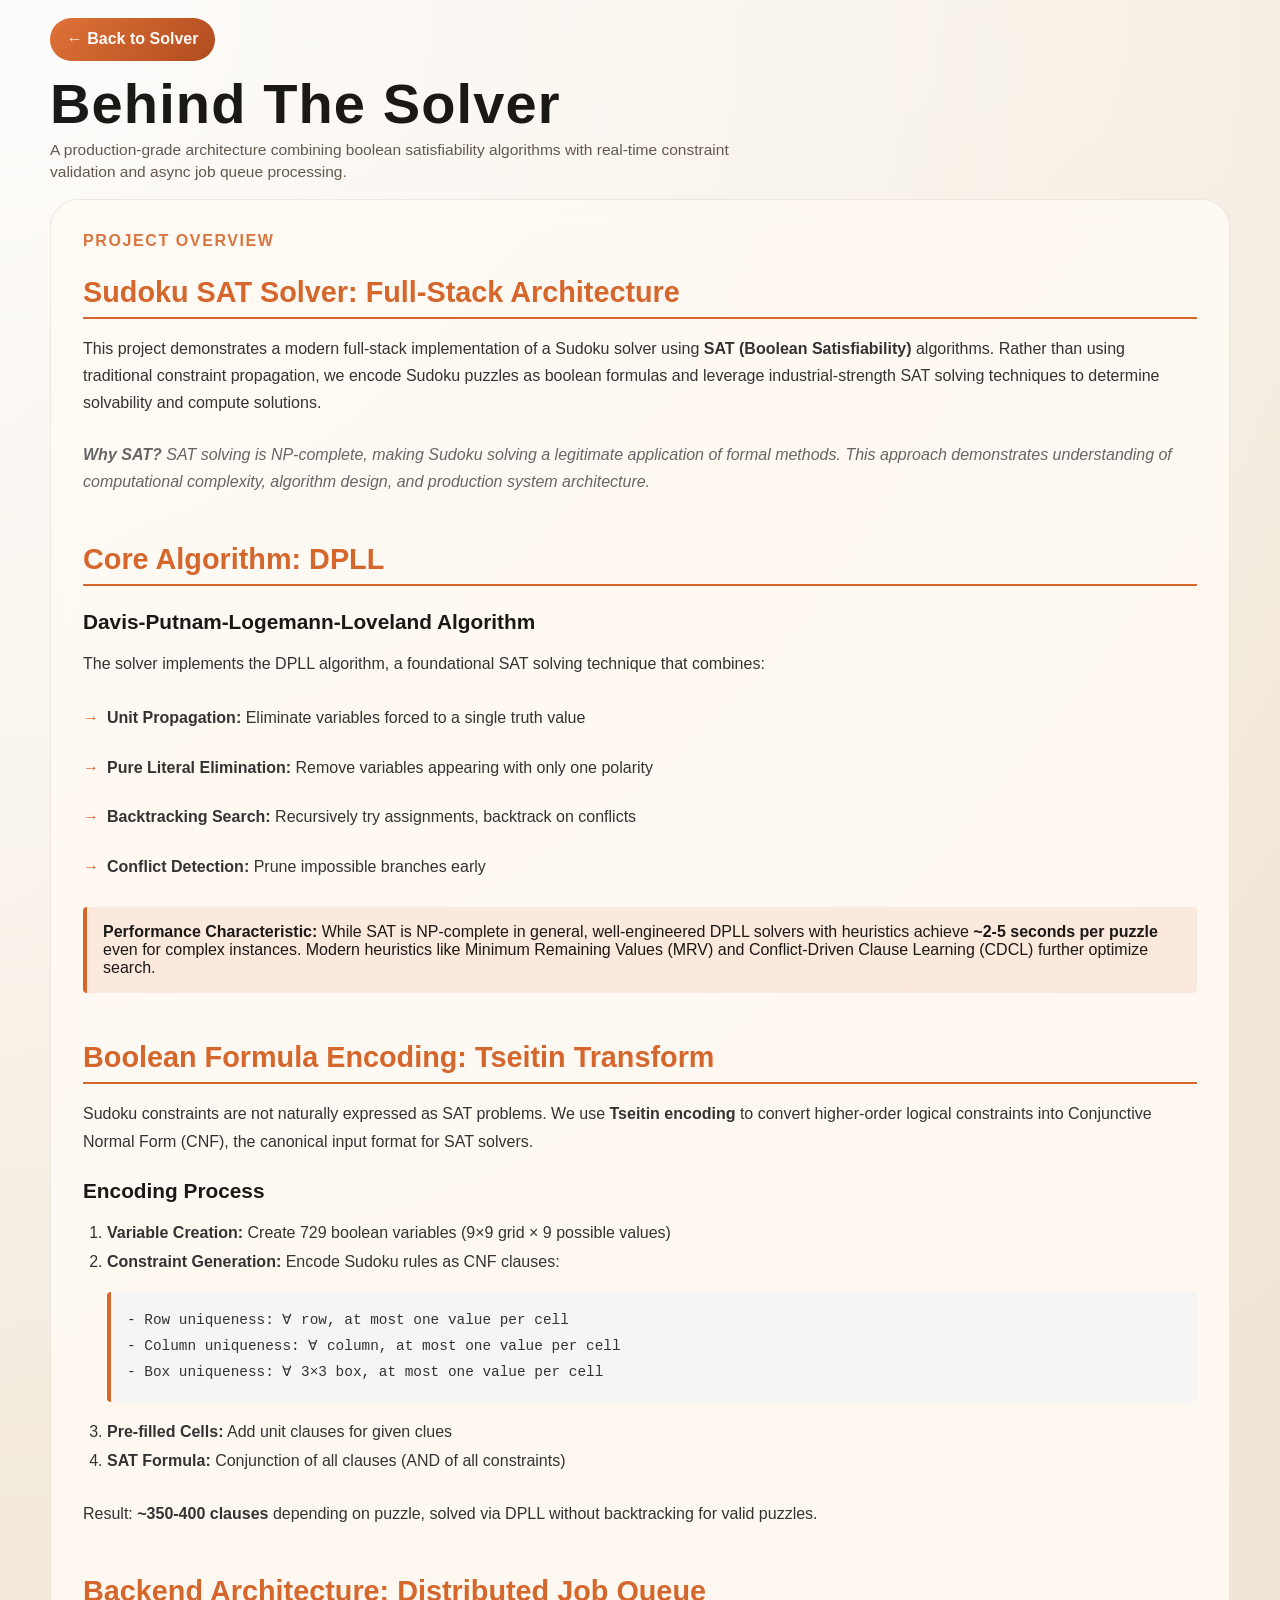
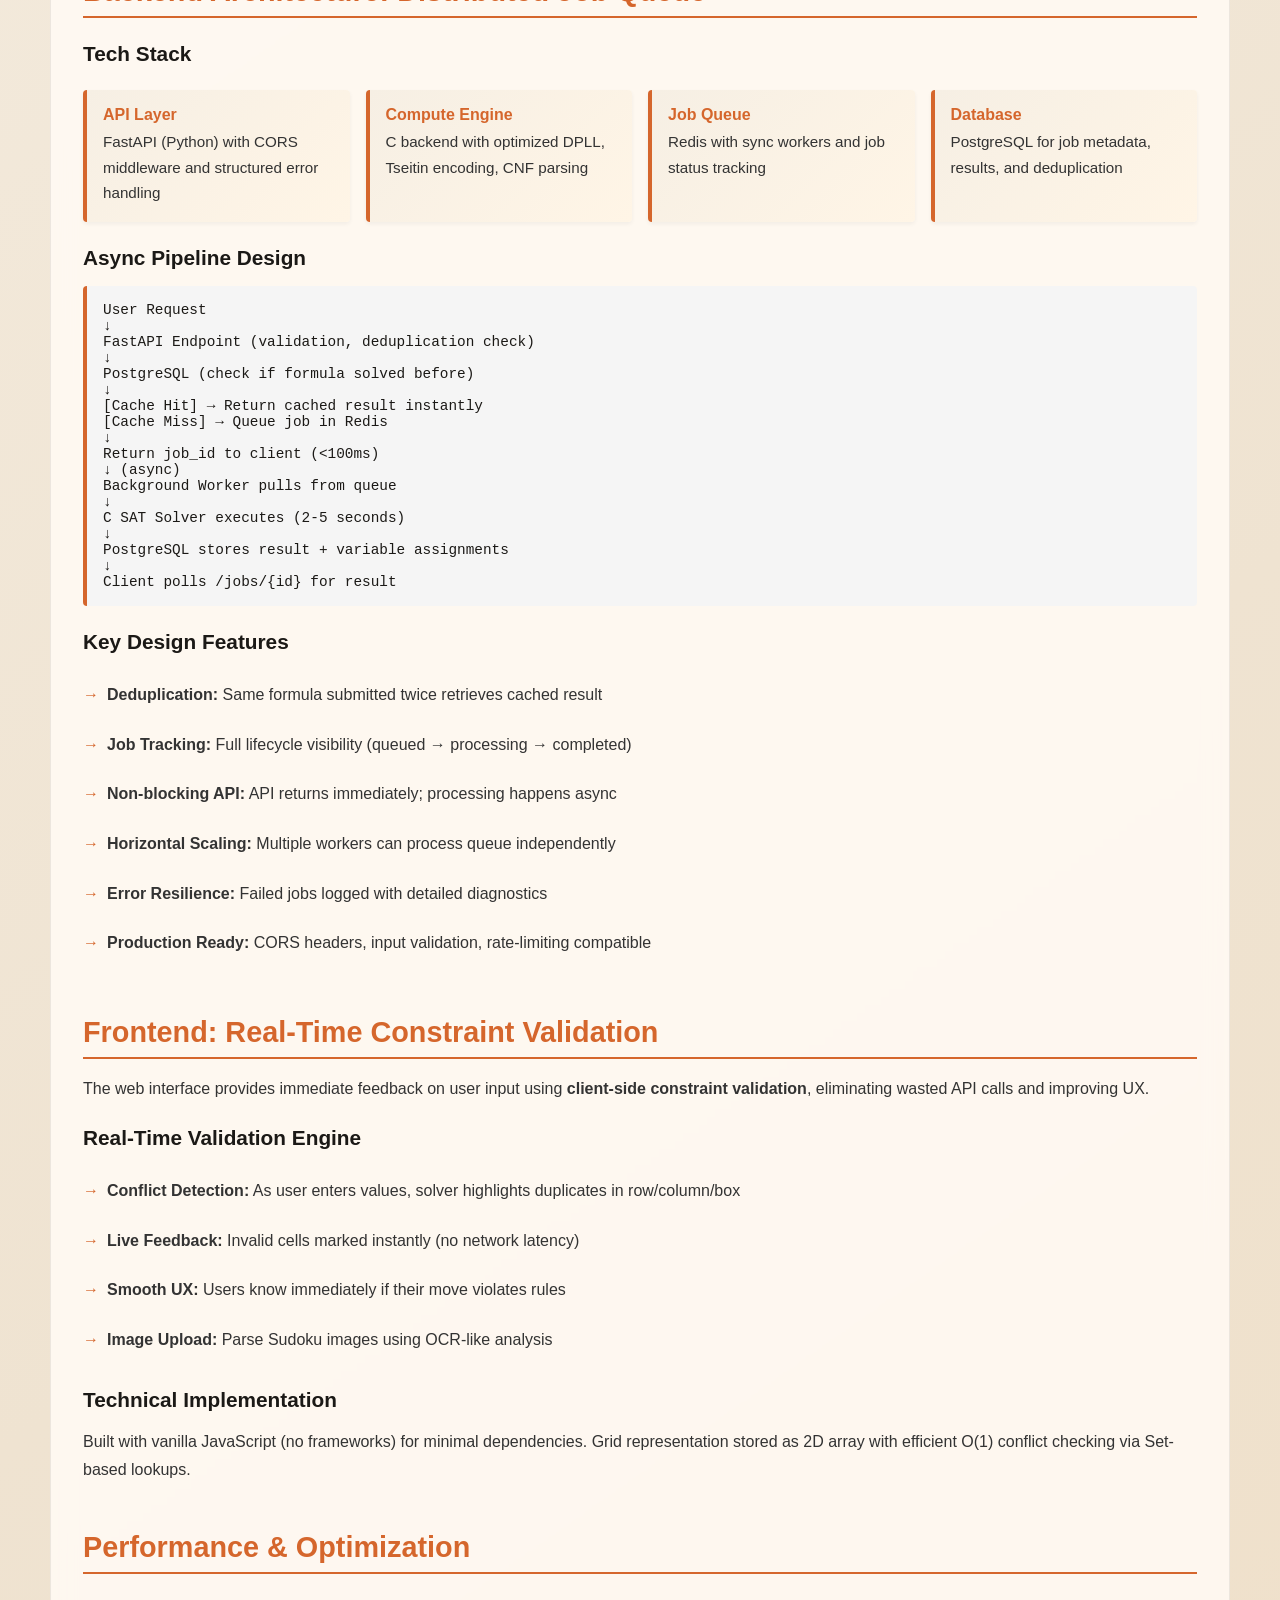
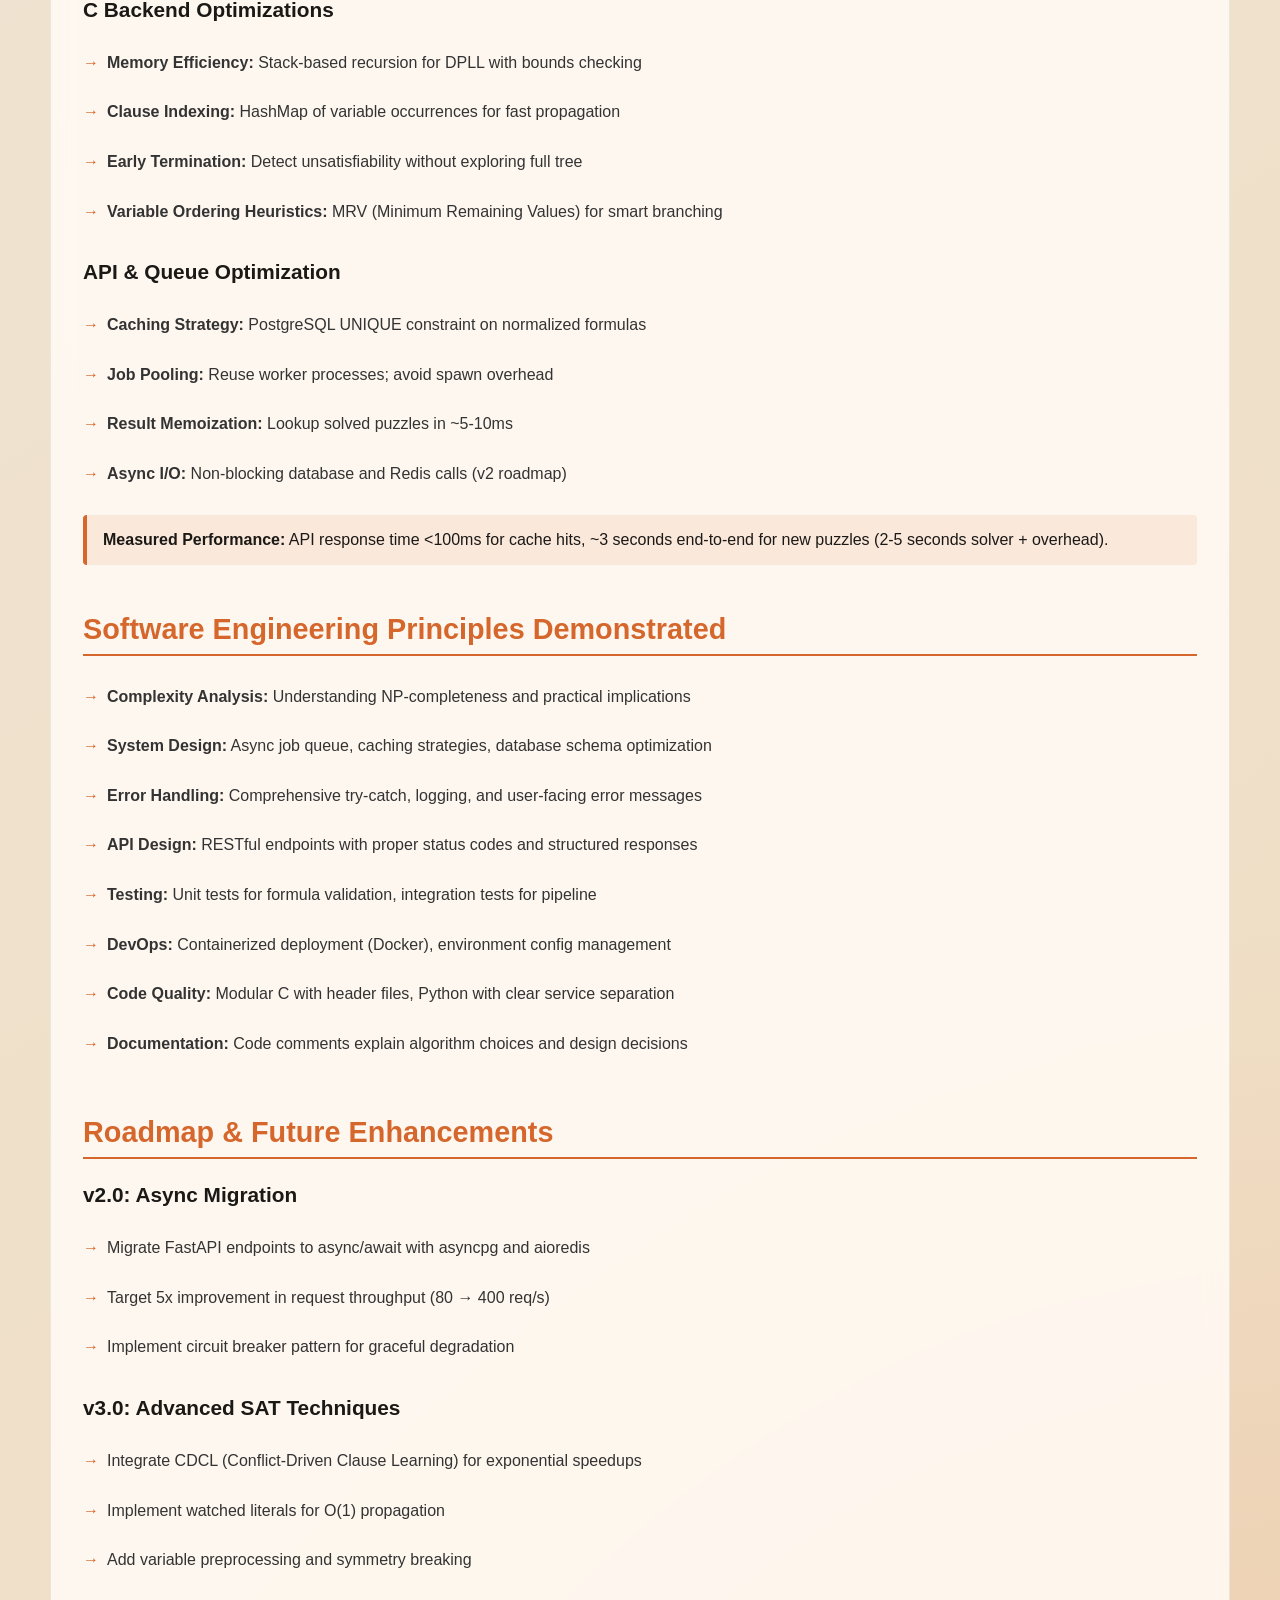
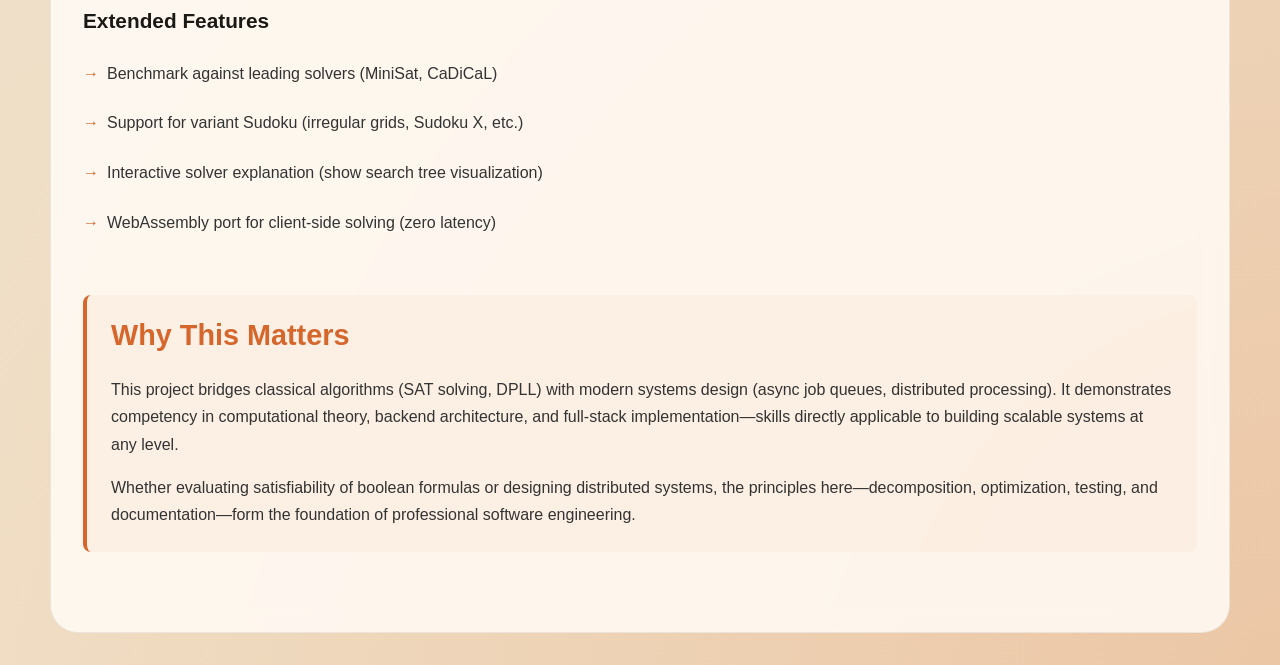
==== sudoku_frontend/about.html @ fe313b82 "Additional sudoku pipeline changes + frontend" ====
<!DOCTYPE html>
<html lang="en">
<head>
    <meta charset="UTF-8">
    <meta name="viewport" content="width=device-width, initial-scale=1.0">
    <title>About - Sudoku SAT Solver</title>
    <link rel="stylesheet" href="styles.css">
    <style>
        /* Override workspace grid for full width on about page */
        .workspace {
            grid-template-columns: 1fr;
        }

        .board-panel {
            padding: 2rem;
        }

        .about-section {
            margin-bottom: 3rem;
        }

        .about-section h2 {
            color: var(--brand);
            font-size: 1.8rem;
            margin-bottom: 1rem;
            border-bottom: 2px solid var(--brand);
            padding-bottom: 0.5rem;
        }

        .about-section h3 {
            color: var(--dark);
            font-size: 1.3rem;
            margin-top: 1.5rem;
            margin-bottom: 0.75rem;
        }

        .about-section p {
            line-height: 1.7;
            color: #333;
            margin-bottom: 1rem;
        }

        .tech-grid {
            display: grid;
            grid-template-columns: repeat(auto-fit, minmax(200px, 1fr));
            gap: 1rem;
            margin: 1.5rem 0;
        }

        .tech-card {
            background: linear-gradient(135deg, #f6efe4 0%, #fff5e6 100%);
            border-left: 4px solid var(--brand);
            padding: 1rem;
            border-radius: 4px;
            box-shadow: 0 2px 4px rgba(0, 0, 0, 0.05);
        }

        .tech-card strong {
            color: var(--brand);
            display: block;
            margin-bottom: 0.3rem;
        }

        .tech-card p {
            margin: 0;
            font-size: 0.95rem;
        }

        .code-block {
            background: #f5f5f5;
            border-left: 4px solid var(--brand);
            padding: 1rem;
            margin: 1rem 0;
            font-family: 'Courier New', monospace;
            font-size: 0.9rem;
            overflow-x: auto;
            border-radius: 4px;
        }

        .algorithm-highlight {
            background: rgba(213, 102, 44, 0.1);
            border-left: 4px solid var(--brand);
            padding: 1rem;
            margin: 1rem 0;
            border-radius: 4px;
        }

        .feature-list {
            list-style: none;
            padding: 0;
        }

        .feature-list li {
            padding: 0.75rem 0;
            padding-left: 1.5rem;
            position: relative;
            color: #333;
            line-height: 1.6;
        }

        .feature-list li:before {
            content: "→";
            position: absolute;
            left: 0;
            color: var(--brand);
            font-weight: bold;
        }

        @media (max-width: 980px) {
            .about-section h2 {
                font-size: 1.5rem;
            }

            .tech-grid {
                grid-template-columns: 1fr;
            }
        }
    </style>
    <script>
        // Clear any animation states when page loads or returns from history
        window.addEventListener('pageshow', (event) => {
            document.body.classList.remove('page-flip-out');
            if (event.persisted) {
                // Page was restored from browser back button
                document.body.classList.add('page-flip-in');
                document.body.addEventListener('animationend', () => {
                    document.body.classList.remove('page-flip-in');
                }, { once: true });
            }
        });
        // Also clear on initial load
        document.body.classList.remove('page-flip-out');
    </script>
</head>
<body>
    <div class="page-shell">
        <header class="hero">
            <div class="hero-copy">
                <button id="back-button" class="action-button primary" style="margin-bottom: 1rem;">← Back to Solver</button>
                <h1>Behind The Solver</h1>
                <p class="hero-text">
                    A production-grade architecture combining boolean satisfiability algorithms with real-time constraint validation and async job queue processing.
                </p>
            </div>
        </header>

        <main class="workspace">
            <section class="board-panel">
                <div class="panel-head">
                    <div>
                        <p class="panel-kicker">Project Overview</p>
                    </div>
                </div>
                <!-- Project Overview -->
                <div class="about-section">
                        <h2>Sudoku SAT Solver: Full-Stack Architecture</h2>
                        <p>
                            This project demonstrates a modern full-stack implementation of a Sudoku solver using <strong>SAT (Boolean Satisfiability)</strong> algorithms. Rather than using traditional constraint propagation, we encode Sudoku puzzles as boolean formulas and leverage industrial-strength SAT solving techniques to determine solvability and compute solutions.
                        </p>
                        <p style="margin-top: 1.5rem; font-style: italic; color: #666;">
                            <strong>Why SAT?</strong> SAT solving is NP-complete, making Sudoku solving a legitimate application of formal methods. This approach demonstrates understanding of computational complexity, algorithm design, and production system architecture.
                        </p>
                    </div>

                    <!-- Core Algorithm: DPLL -->
                    <div class="about-section">
                        <h2>Core Algorithm: DPLL</h2>
                        <h3>Davis-Putnam-Logemann-Loveland Algorithm</h3>
                        <p>
                            The solver implements the DPLL algorithm, a foundational SAT solving technique that combines:
                        </p>
                        <ul class="feature-list">
                            <li><strong>Unit Propagation:</strong> Eliminate variables forced to a single truth value</li>
                            <li><strong>Pure Literal Elimination:</strong> Remove variables appearing with only one polarity</li>
                            <li><strong>Backtracking Search:</strong> Recursively try assignments, backtrack on conflicts</li>
                            <li><strong>Conflict Detection:</strong> Prune impossible branches early</li>
                        </ul>

                        <div class="algorithm-highlight">
                            <strong>Performance Characteristic:</strong> While SAT is NP-complete in general, well-engineered DPLL solvers with heuristics achieve <strong>~2-5 seconds per puzzle</strong> even for complex instances. Modern heuristics like Minimum Remaining Values (MRV) and Conflict-Driven Clause Learning (CDCL) further optimize search.
                        </div>
                    </div>

                    <!-- Tseitin Encoding -->
                    <div class="about-section">
                        <h2>Boolean Formula Encoding: Tseitin Transform</h2>
                        <p>
                            Sudoku constraints are not naturally expressed as SAT problems. We use <strong>Tseitin encoding</strong> to convert higher-order logical constraints into Conjunctive Normal Form (CNF), the canonical input format for SAT solvers.
                        </p>

                        <h3>Encoding Process</h3>
                        <ol style="padding-left: 1.5rem; color: #333; line-height: 1.8;">
                            <li><strong>Variable Creation:</strong> Create 729 boolean variables (9×9 grid × 9 possible values)</li>
                            <li><strong>Constraint Generation:</strong> Encode Sudoku rules as CNF clauses:
                                <div class="code-block">
                                    - Row uniqueness: ∀ row, at most one value per cell<br/>
                                    - Column uniqueness: ∀ column, at most one value per cell<br/>
                                    - Box uniqueness: ∀ 3×3 box, at most one value per cell
                                </div>
                            </li>
                            <li><strong>Pre-filled Cells:</strong> Add unit clauses for given clues</li>
                            <li><strong>SAT Formula:</strong> Conjunction of all clauses (AND of all constraints)</li>
                        </ol>

                        <p style="margin-top: 1.5rem;">
                            Result: <strong>~350-400 clauses</strong> depending on puzzle, solved via DPLL without backtracking for valid puzzles.
                        </p>
                    </div>

                    <!-- Backend Architecture -->
                    <div class="about-section">
                        <h2>Backend Architecture: Distributed Job Queue</h2>
                        <h3>Tech Stack</h3>
                        <div class="tech-grid">
                            <div class="tech-card">
                                <strong>API Layer</strong>
                                <p>FastAPI (Python) with CORS middleware and structured error handling</p>
                            </div>
                            <div class="tech-card">
                                <strong>Compute Engine</strong>
                                <p>C backend with optimized DPLL, Tseitin encoding, CNF parsing</p>
                            </div>
                            <div class="tech-card">
                                <strong>Job Queue</strong>
                                <p>Redis with sync workers and job status tracking</p>
                            </div>
                            <div class="tech-card">
                                <strong>Database</strong>
                                <p>PostgreSQL for job metadata, results, and deduplication</p>
                            </div>
                        </div>

                        <h3>Async Pipeline Design</h3>
                        <div class="code-block">
                            User Request<br/>
                                ↓<br/>
                            FastAPI Endpoint (validation, deduplication check)<br/>
                                ↓<br/>
                            PostgreSQL (check if formula solved before)<br/>
                                ↓<br/>
                            [Cache Hit] → Return cached result instantly<br/>
                            [Cache Miss] → Queue job in Redis<br/>
                                ↓<br/>
                            Return job_id to client (&lt;100ms)<br/>
                                ↓ (async)<br/>
                            Background Worker pulls from queue<br/>
                                ↓<br/>
                            C SAT Solver executes (2-5 seconds)<br/>
                                ↓<br/>
                            PostgreSQL stores result + variable assignments<br/>
                                ↓<br/>
                            Client polls /jobs/{id} for result
                        </div>

                        <h3>Key Design Features</h3>
                        <ul class="feature-list">
                            <li><strong>Deduplication:</strong> Same formula submitted twice retrieves cached result</li>
                            <li><strong>Job Tracking:</strong> Full lifecycle visibility (queued → processing → completed)</li>
                            <li><strong>Non-blocking API:</strong> API returns immediately; processing happens async</li>
                            <li><strong>Horizontal Scaling:</strong> Multiple workers can process queue independently</li>
                            <li><strong>Error Resilience:</strong> Failed jobs logged with detailed diagnostics</li>
                            <li><strong>Production Ready:</strong> CORS headers, input validation, rate-limiting compatible</li>
                        </ul>
                    </div>

                    <!-- Frontend Implementation -->
                    <div class="about-section">
                        <h2>Frontend: Real-Time Constraint Validation</h2>
                        <p>
                            The web interface provides immediate feedback on user input using <strong>client-side constraint validation</strong>, eliminating wasted API calls and improving UX.
                        </p>

                        <h3>Real-Time Validation Engine</h3>
                        <ul class="feature-list">
                            <li><strong>Conflict Detection:</strong> As user enters values, solver highlights duplicates in row/column/box</li>
                            <li><strong>Live Feedback:</strong> Invalid cells marked instantly (no network latency)</li>
                            <li><strong>Smooth UX:</strong> Users know immediately if their move violates rules</li>
                            <li><strong>Image Upload:</strong> Parse Sudoku images using OCR-like analysis</li>
                        </ul>

                        <h3>Technical Implementation</h3>
                        <p>
                            Built with vanilla JavaScript (no frameworks) for minimal dependencies. Grid representation stored as 2D array with efficient O(1) conflict checking via Set-based lookups.
                        </p>
                    </div>

                    <!-- Performance & Optimization -->
                    <div class="about-section">
                        <h2>Performance & Optimization</h2>

                        <h3>C Backend Optimizations</h3>
                        <ul class="feature-list">
                            <li><strong>Memory Efficiency:</strong> Stack-based recursion for DPLL with bounds checking</li>
                            <li><strong>Clause Indexing:</strong> HashMap of variable occurrences for fast propagation</li>
                            <li><strong>Early Termination:</strong> Detect unsatisfiability without exploring full tree</li>
                            <li><strong>Variable Ordering Heuristics:</strong> MRV (Minimum Remaining Values) for smart branching</li>
                        </ul>

                        <h3>API & Queue Optimization</h3>
                        <ul class="feature-list">
                            <li><strong>Caching Strategy:</strong> PostgreSQL UNIQUE constraint on normalized formulas</li>
                            <li><strong>Job Pooling:</strong> Reuse worker processes; avoid spawn overhead</li>
                            <li><strong>Result Memoization:</strong> Lookup solved puzzles in ~5-10ms</li>
                            <li><strong>Async I/O:</strong> Non-blocking database and Redis calls (v2 roadmap)</li>
                        </ul>

                        <div class="algorithm-highlight">
                            <strong>Measured Performance:</strong> API response time &lt;100ms for cache hits, ~3 seconds end-to-end for new puzzles (2-5 seconds solver + overhead).
                        </div>
                    </div>

                    <!-- Engineering Lessons -->
                    <div class="about-section">
                        <h2>Software Engineering Principles Demonstrated</h2>
                        <ul class="feature-list">
                            <li><strong>Complexity Analysis:</strong> Understanding NP-completeness and practical implications</li>
                            <li><strong>System Design:</strong> Async job queue, caching strategies, database schema optimization</li>
                            <li><strong>Error Handling:</strong> Comprehensive try-catch, logging, and user-facing error messages</li>
                            <li><strong>API Design:</strong> RESTful endpoints with proper status codes and structured responses</li>
                            <li><strong>Testing:</strong> Unit tests for formula validation, integration tests for pipeline</li>
                            <li><strong>DevOps:</strong> Containerized deployment (Docker), environment config management</li>
                            <li><strong>Code Quality:</strong> Modular C with header files, Python with clear service separation</li>
                            <li><strong>Documentation:</strong> Code comments explain algorithm choices and design decisions</li>
                        </ul>
                    </div>

                    <!-- What's Next -->
                    <div class="about-section">
                        <h2>Roadmap & Future Enhancements</h2>
                        <h3>v2.0: Async Migration</h3>
                        <ul class="feature-list">
                            <li>Migrate FastAPI endpoints to async/await with asyncpg and aioredis</li>
                            <li>Target 5x improvement in request throughput (80 → 400 req/s)</li>
                            <li>Implement circuit breaker pattern for graceful degradation</li>
                        </ul>

                        <h3>v3.0: Advanced SAT Techniques</h3>
                        <ul class="feature-list">
                            <li>Integrate CDCL (Conflict-Driven Clause Learning) for exponential speedups</li>
                            <li>Implement watched literals for O(1) propagation</li>
                            <li>Add variable preprocessing and symmetry breaking</li>
                        </ul>

                        <h3>Extended Features</h3>
                        <ul class="feature-list">
                            <li>Benchmark against leading solvers (MiniSat, CaDiCaL)</li>
                            <li>Support for variant Sudoku (irregular grids, Sudoku X, etc.)</li>
                            <li>Interactive solver explanation (show search tree visualization)</li>
                            <li>WebAssembly port for client-side solving (zero latency)</li>
                        </ul>
                    </div>

                    <!-- Conclusion -->
                    <div class="about-section" style="background: rgba(213, 102, 44, 0.05); padding: 1.5rem; border-radius: 8px; border-left: 4px solid var(--brand);">
                        <h2 style="border: none; margin-top: 0;">Why This Matters</h2>
                        <p>
                            This project bridges classical algorithms (SAT solving, DPLL) with modern systems design (async job queues, distributed processing). It demonstrates competency in computational theory, backend architecture, and full-stack implementation—skills directly applicable to building scalable systems at any level.
                        </p>
                        <p style="margin: 0;">
                            Whether evaluating satisfiability of boolean formulas or designing distributed systems, the principles here—decomposition, optimization, testing, and documentation—form the foundation of professional software engineering.
                        </p>
                    </div>
            </section>
        </main>
    </div>

    <script>
        document.getElementById("back-button").addEventListener("click", () => {
            document.body.classList.add("page-flip-out");
            setTimeout(() => {
                history.back();
            }, 300);
        });
    </script>
</body>
</html>
---- sudoku_frontend/styles.css ----
﻿:root {
    --bg: #f6efe4;
    --bg-accent: #f0dcc0;
    --surface: rgba(255, 250, 243, 0.9);
    --surface-strong: #fffdf9;
    --ink: #1b1916;
    --muted: #64584d;
    --board-line: #7a6d5b;
    --board-heavy: #1f1a13;
    --brand: #d5662c;
    --brand-deep: #8f3c17;
    --good: #2f6a4f;
    --good-soft: rgba(47, 106, 79, 0.14);
    --warn: #9f4a2d;
    --warn-soft: rgba(183, 77, 39, 0.16);
    --danger: #8f231f;
    --shadow: 0 20px 50px rgba(67, 48, 22, 0.14);
    --radius-xl: 28px;
    --radius-lg: 18px;
    --radius-md: 12px;
}

* {
    box-sizing: border-box;
}

.nyt-challenge-banner {
    background: #8f3c17;
    padding: 0.6rem 0;
    text-align: center;
    border-bottom: 1px solid #6b2a0f;
}

.banner-text {
    color: #fffaf5;
    font-weight: 600;
    font-size: 0.95rem;
    letter-spacing: 0.3px;
}

.difficulty-link {
    background: none;
    border: none;
    color: inherit;
    font: inherit;
    padding: 0;
    cursor: pointer;
    text-decoration: underline;
    display: inline;
}

html,
body {
    margin: 0;
    min-height: 100%;
}

body {
    background:
        radial-gradient(circle at top left, rgba(255, 255, 255, 0.85), transparent 28%),
        radial-gradient(circle at bottom right, rgba(213, 102, 44, 0.18), transparent 24%),
        linear-gradient(145deg, var(--bg) 0%, #efe3d1 48%, var(--bg-accent) 100%);
    color: var(--ink);
    font-family: "Trebuchet MS", "Gill Sans", "Segoe UI Variable Display", sans-serif;
}

button,
input {
    font: inherit;
}

.page-shell {
    width: min(1180px, calc(100% - 2rem));
    margin: 0 auto;
    padding: 1.1rem 0 2rem;
}

.hero {
    display: grid;
    grid-template-columns: minmax(0, 1.3fr) minmax(300px, 0.72fr);
    gap: 1.5rem;
    align-items: flex-start;
    margin-bottom: 1rem;
}

.hero-copy {
    max-width: 700px;
}

.eyebrow,
.panel-kicker,
.hero-note-label {
    margin: 0 0 0.15rem;
    text-transform: uppercase;
    letter-spacing: 0.1em;
    font-size: 1rem;
    color: var(--brand);
    font-weight: 700;
    opacity: 0.9;
}

.hero-note-title {
    margin: 0 0 0.2rem;
    font-size: 1.1rem;
    font-weight: 700;
    color: var(--ink);
    line-height: 1.2;
    letter-spacing: -0.02em;
}

.hero-note-desc {
    margin: 0;
    font-size: 0.8rem;
    color: var(--muted);
    line-height: 1.3;
    transition: color 280ms ease;
}

.hero-note:hover .hero-note-desc {
    color: var(--ink);
}

.hero h1 {
    margin: 0;
    font-family: "Avenir Next Condensed", "Franklin Gothic Medium", "Trebuchet MS", sans-serif;
    font-size: clamp(2.2rem, 5vw, 3.5rem);
    letter-spacing: 0.02em;
    line-height: 0.98;
}

.hero-text,
.panel-copy,
.result-message,
.message-list,
.hero-note-value {
    color: var(--muted);
}

.hero-text {
    margin: 0.45rem 0 0;
    font-size: 0.97rem;
    line-height: 1.42;
}

.hero-note {
    min-width: 160px;
    padding: 0.85rem 1rem;
    background: linear-gradient(135deg, rgba(255, 255, 255, 0.65) 0%, rgba(213, 102, 44, 0.08) 100%);
    border: 1.5px solid rgba(213, 102, 44, 0.25);
    border-radius: var(--radius-lg);
    backdrop-filter: blur(12px);
    display: flex;
    justify-content: space-between;
    align-items: center;
    gap: 0.8rem;
    cursor: pointer;
    transition: all 280ms cubic-bezier(0.34, 1.56, 0.64, 1);
    position: relative;
    overflow: hidden;
}

.hero-note::before {
    content: '';
    position: absolute;
    top: 0;
    left: -100%;
    width: 100%;
    height: 100%;
    background: linear-gradient(90deg, transparent, rgba(255, 255, 255, 0.3), transparent);
    transition: left 500ms ease;
}

.hero-note:hover {
    border-color: rgba(213, 102, 44, 0.45);
    background: linear-gradient(135deg, rgba(255, 255, 255, 0.8) 0%, rgba(213, 102, 44, 0.14) 100%);
    transform: translateY(-4px);
}

.hero-note:hover::before {
    left: 100%;
}

.hero-note-content {
    flex: 1;
}

.hero-note-icon {
    font-size: 1.4rem;
    color: var(--brand);
    font-weight: 700;
    transition: transform 280ms cubic-bezier(0.34, 1.56, 0.64, 1);
    flex-shrink: 0;
}

.hero-note:hover .hero-note-icon {
    transform: translateX(6px);
}

.hero-note-value {
    display: block;
    font-family: "Cascadia Code", "Consolas", monospace;
    font-size: 0.95rem;
    color: var(--ink);
}

.workspace {
    display: grid;
    grid-template-columns: minmax(0, 1.3fr) minmax(300px, 0.72fr);
    gap: 1rem;
    align-items: start;
}

.board-panel,
.panel {
    background: var(--surface);
    border: 1px solid rgba(31, 26, 19, 0.08);
    border-radius: var(--radius-xl);
    backdrop-filter: blur(12px);
}

.board-panel {
    padding: 1rem;
}

.panel {
    padding: 1rem;
}

.panel-head {
    display: flex;
    justify-content: space-between;
    gap: 1rem;
    align-items: flex-start;
    margin-bottom: 0.75rem;
}

.panel-head.compact {
    margin-bottom: 0.85rem;
}

.panel-head h2 {
    margin: 0;
    font-size: 1.25rem;
}

.panel-copy {
    margin: 0;
    line-height: 1.4;
    font-size: 0.95rem;
}

.board-frame {
    display: flex;
    justify-content: center;
    align-items: center;
    background: linear-gradient(145deg, rgba(255, 255, 255, 0.6), rgba(238, 223, 204, 0.72));
    border: 1px solid rgba(31, 26, 19, 0.08);
    border-radius: calc(var(--radius-xl) - 6px);
    padding: clamp(0.4rem, 1vw, 0.7rem);
}

.sudoku-board {
    display: grid;
    grid-template-columns: repeat(9, minmax(0, 1fr));
    width: min(100%, 35.25rem);
    border: 3px solid var(--board-heavy);
    border-radius: 18px;
    overflow: hidden;
    background: var(--surface-strong);
}

.sudoku-cell {
    width: 100%;
    aspect-ratio: 1 / 1;
    border: 1px solid var(--board-line);
    background: rgba(255, 252, 247, 0.92);
    color: var(--ink);
    text-align: center;
    font-family: "Avenir Next Condensed", "Franklin Gothic Medium", "Trebuchet MS", sans-serif;
    font-size: clamp(1.2rem, 3.6vw, 2rem);
    font-weight: 700;
    caret-color: transparent;
    transition: background-color 160ms ease, color 160ms ease, box-shadow 160ms ease;
}

.sudoku-cell:focus {
    outline: none;
    background: #fff6db;
    box-shadow: inset 0 0 0 2px rgba(213, 102, 44, 0.45);
    position: relative;
    z-index: 2;
}

.sudoku-cell[data-col="2"],
.sudoku-cell[data-col="5"] {
    border-right: 3px solid var(--board-heavy);
}

.sudoku-cell[data-row="2"],
.sudoku-cell[data-row="5"] {
    border-bottom: 3px solid var(--board-heavy);
}

.sudoku-cell.is-given {
    background: rgba(211, 120, 72, 0.14);
    color: #5e2410;
}

.sudoku-cell.is-solved {
    background: rgba(47, 106, 79, 0.1);
    color: #214635;
}

.sudoku-cell.is-conflict {
    background: rgba(143, 35, 31, 0.14);
    color: var(--danger);
    box-shadow: inset 0 0 0 2px rgba(143, 35, 31, 0.24);
}

.sudoku-cell.is-loading {
    background: rgba(27, 25, 22, 0.08);
}

.action-bar {
    display: flex;
    flex-wrap: wrap;
    gap: 0.8rem;
}

.action-panel {
    padding: 0.9rem;
}

.action-button {
    border: 0;
    border-radius: 999px;
    padding: 0.78rem 1.05rem;
    font-weight: 700;
    cursor: pointer;
    transition: transform 140ms ease, box-shadow 140ms ease, background-color 140ms ease;
}

.action-button:hover {
    transform: translateY(-1px);
}

.action-button:focus-visible {
    outline: 3px solid rgba(213, 102, 44, 0.3);
    outline-offset: 3px;
}

.action-button.primary {
    background: linear-gradient(135deg, #df7338, #b14b1f);
    color: #fffaf5;
}

.action-button.secondary {
    background: rgba(255, 255, 255, 0.62);
    color: var(--ink);
    border: 1px solid rgba(31, 26, 19, 0.1);
}

.action-button.danger {
    background: linear-gradient(135deg, #d63c32, #a72820);
    color: #fffaf5;
}

.action-button.positive {
    background: linear-gradient(135deg, #3d8b5c, #2a5f42);
    color: #fffaf5;
}

.action-button.info {
    background: linear-gradient(135deg, #3b7da8, #2a5a7f);
    color: #fffaf5;
}

.action-button[disabled] {
    opacity: 0.72;
    cursor: progress;
    transform: none;
}

.action-button.upload-dark {
    background: linear-gradient(135deg, #1a1a1a, #2d2d2d);
    color: #fff;
    font-size: 1rem;
    border: 1px solid rgba(255, 255, 255, 0.1);
}

.action-button.upload-dark:hover {
    background: linear-gradient(135deg, #2d2d2d, #3a3a3a);
    transform: translateY(-2px);
}

.action-button.upload-dark:active {
    transform: translateY(0);
}

.info-stack {
    display: grid;
    gap: 1rem;
}

.status-banner {
    border-radius: var(--radius-md);
    padding: 0.9rem 1rem;
    font-weight: 600;
    line-height: 1.45;
    border: 1px solid transparent;
}

.status-banner.status-ok {
    background: var(--good-soft);
    color: var(--good);
    border-color: rgba(47, 106, 79, 0.18);
}

.status-banner.status-warning {
    background: var(--warn-soft);
    color: var(--warn);
    border-color: rgba(159, 74, 45, 0.2);
}

.message-list {
    margin: 0.9rem 0 0;
    padding-left: 1.15rem;
    min-height: 1rem;
    line-height: 1.6;
}

.message-list:empty {
    display: none;
}

.result-box {
    border-radius: calc(var(--radius-lg) - 2px);
    padding: 1rem;
    border: 1px solid rgba(31, 26, 19, 0.08);
    min-height: 168px;
    display: flex;
    flex-direction: column;
    gap: 0.55rem;
    background: rgba(255, 255, 255, 0.48);
}

.result-box.is-loading {
    background: linear-gradient(135deg, rgba(255, 243, 224, 0.95), rgba(255, 255, 255, 0.8));
}

.result-box.is-sat {
    background: linear-gradient(145deg, rgba(236, 252, 240, 0.98), rgba(246, 255, 248, 0.88));
    border-color: rgba(47, 106, 79, 0.18);
}

.result-box.is-unsat {
    background: linear-gradient(145deg, #111111, #1f1f1f);
    color: #f3eee7;
    border-color: rgba(255, 255, 255, 0.08);
}

.result-box.is-error {
    background: linear-gradient(145deg, rgba(255, 235, 231, 0.98), rgba(255, 246, 244, 0.88));
    border-color: rgba(143, 35, 31, 0.2);
}

.result-state {
    margin: 0;
    font-size: 1.15rem;
    font-weight: 800;
}

.result-message {
    margin: 0;
    line-height: 1.55;
}

.result-box.is-unsat .result-message,
.result-box.is-unsat .result-meta,
.result-box.is-unsat .result-state {
    color: #f3eee7;
}

.result-meta {
    display: flex;
    flex-wrap: wrap;
    gap: 0.55rem;
    margin-top: auto;
}

.meta-pill {
    display: inline-flex;
    align-items: center;
    min-height: 2rem;
    padding: 0.35rem 0.7rem;
    border-radius: 999px;
    background: rgba(27, 25, 22, 0.08);
    color: inherit;
    font-size: 0.9rem;
}

.result-box.is-unsat .meta-pill {
    background: rgba(255, 255, 255, 0.08);
}

@media (max-width: 980px) {
    .workspace {
        grid-template-columns: 1fr;
    }

    .hero {
        grid-template-columns: 1fr;
    }

    .hero-note {
        min-width: 0;
    }

    .sudoku-board {
        width: min(100%, 39rem);
    }
}

@media (max-width: 640px) {
    .page-shell {
        width: min(100% - 1rem, 1180px);
        padding-top: 1rem;
    }

    .board-panel,
    .panel {
        padding: 0.95rem;
        border-radius: 22px;
    }

    .panel-head {
        flex-direction: column;
    }

    .panel-head h2 {
        font-size: 1.2rem;
    }

    .hero-text,
    .panel-copy {
        font-size: 0.98rem;
    }

    .action-bar {
        flex-direction: column;
    }

    .action-button {
        width: 100%;
    }
}

.welcome-modal {
    position: fixed;
    top: 0;
    left: 0;
    right: 0;
    bottom: 0;
    display: flex;
    justify-content: center;
    align-items: center;
    z-index: 1000;
}

.modal-backdrop {
    position: absolute;
    top: 0;
    left: 0;
    right: 0;
    bottom: 0;
    background: rgba(0, 0, 0, 0.4);
    backdrop-filter: blur(4px);
}

.modal-content {
    position: relative;
    z-index: 1001;
    background: var(--surface);
    border: 1px solid rgba(31, 26, 19, 0.08);
    border-radius: var(--radius-xl);
    padding: 2.5rem 2rem;
    max-width: 500px;
    width: 90%;
    box-shadow: 0 20px 60px rgba(0, 0, 0, 0.2);
    animation: modalSlideIn 400ms cubic-bezier(0.34, 1.56, 0.64, 1);
}

@keyframes modalSlideIn {
    from {
        opacity: 0;
        transform: scale(0.92) translateY(-20px);
    }
    to {
        opacity: 1;
        transform: scale(1) translateY(0);
    }
}

.modal-header {
    text-align: center;
    margin-bottom: 1.5rem;
}

.modal-header h2 {
    margin: 0 0 0.5rem;
    font-size: 2rem;
    font-weight: 700;
    color: var(--ink);
    line-height: 1.2;
}

.modal-subtitle {
    margin: 0;
    font-size: 1rem;
    color: var(--brand);
    font-weight: 600;
}

.modal-description {
    margin: 0 0 1.5rem;
    text-align: center;
    font-size: 1rem;
    color: var(--muted);
}

.modal-buttons {
    display: flex;
    flex-direction: column;
    gap: 1rem;
}

.modal-button {
    display: flex;
    flex-direction: column;
    align-items: center;
    gap: 0.75rem;
    padding: 1.5rem;
    border: 2px solid rgba(31, 26, 19, 0.1);
    border-radius: var(--radius-lg);
    background: rgba(255, 255, 255, 0.5);
    cursor: pointer;
    transition: all 200ms ease;
    font-family: inherit;
}

.modal-button:hover {
    background: rgba(255, 255, 255, 0.8);
    border-color: rgba(213, 102, 44, 0.3);
    transform: translateY(-2px);
}

.modal-button:active {
    transform: translateY(0);
}

.button-icon {
    font-size: 2rem;
}

.button-text {
    font-size: 1.1rem;
    font-weight: 700;
    color: var(--ink);
}

.button-subtext {
    font-size: 0.85rem;
    color: var(--muted);
}

.modal-button.upload-btn:hover {
    background: linear-gradient(135deg, rgba(213, 102, 44, 0.1) 0%, rgba(213, 102, 44, 0.05) 100%);
    border-color: rgba(213, 102, 44, 0.3);
}

.modal-button.manual-btn:hover {
    background: linear-gradient(135deg, rgba(47, 106, 79, 0.1) 0%, rgba(47, 106, 79, 0.05) 100%);
    border-color: rgba(47, 106, 79, 0.3);
}

.modal-close-btn {
    position: absolute;
    top: 1rem;
    right: 1rem;
    background: none;
    border: none;
    font-size: 2rem;
    color: var(--muted);
    cursor: pointer;
    padding: 0;
    width: 2.5rem;
    height: 2.5rem;
    display: flex;
    align-items: center;
    justify-content: center;
    transition: all 200ms ease;
}

.modal-close-btn:hover {
    color: var(--ink);
    transform: rotate(90deg);
}

.welcome-modal.hidden {
    display: none;
}

/* Page Flip Animation */
@keyframes pageFlipOut {
    0% {
        opacity: 1;
        transform: rotateY(0deg);
    }
    100% {
        opacity: 0;
        transform: rotateY(90deg);
    }
}

@keyframes pageFlipIn {
    0% {
        opacity: 0;
        transform: rotateY(-90deg);
    }
    100% {
        opacity: 1;
        transform: rotateY(0deg);
    }
}

body.page-flip-out {
    animation: pageFlipOut 600ms cubic-bezier(0.68, -0.55, 0.265, 1.55) forwards;
}

body.page-flip-in {
    animation: pageFlipIn 600ms cubic-bezier(0.68, -0.55, 0.265, 1.55) forwards;
}
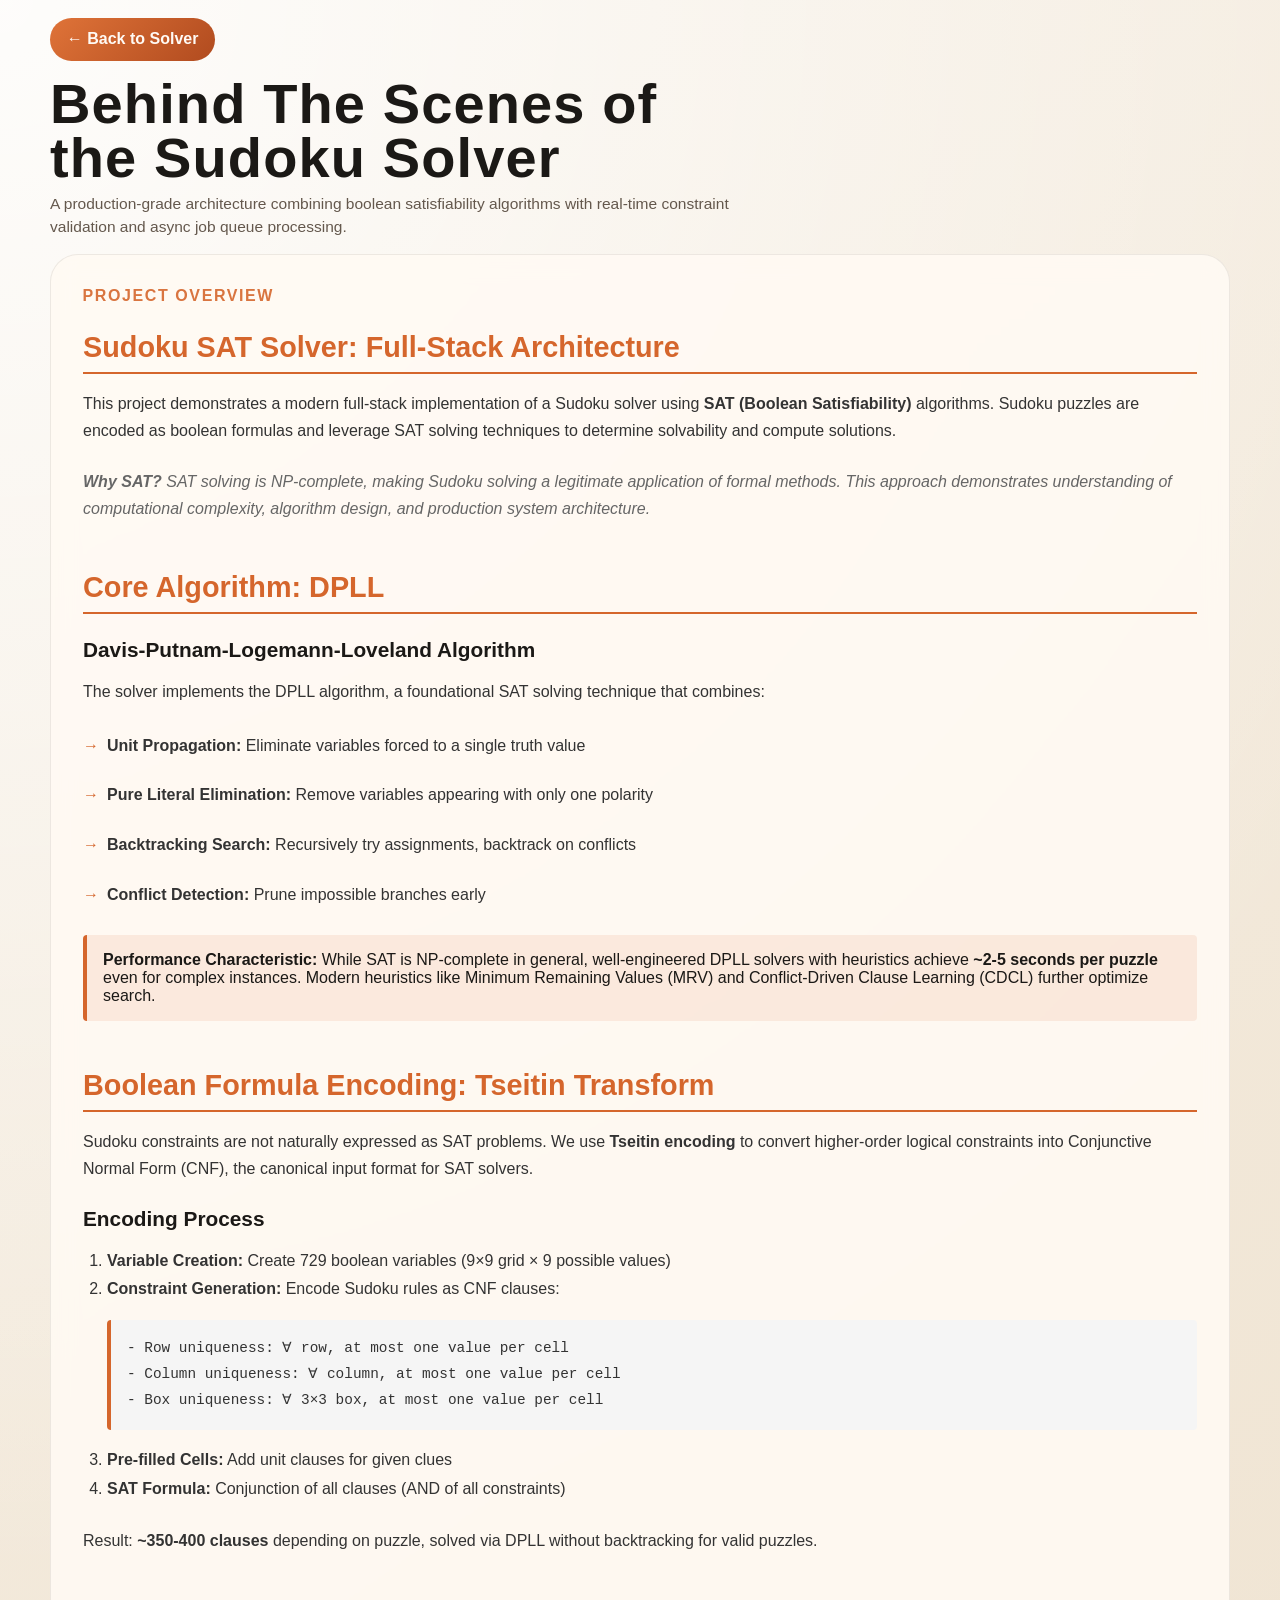
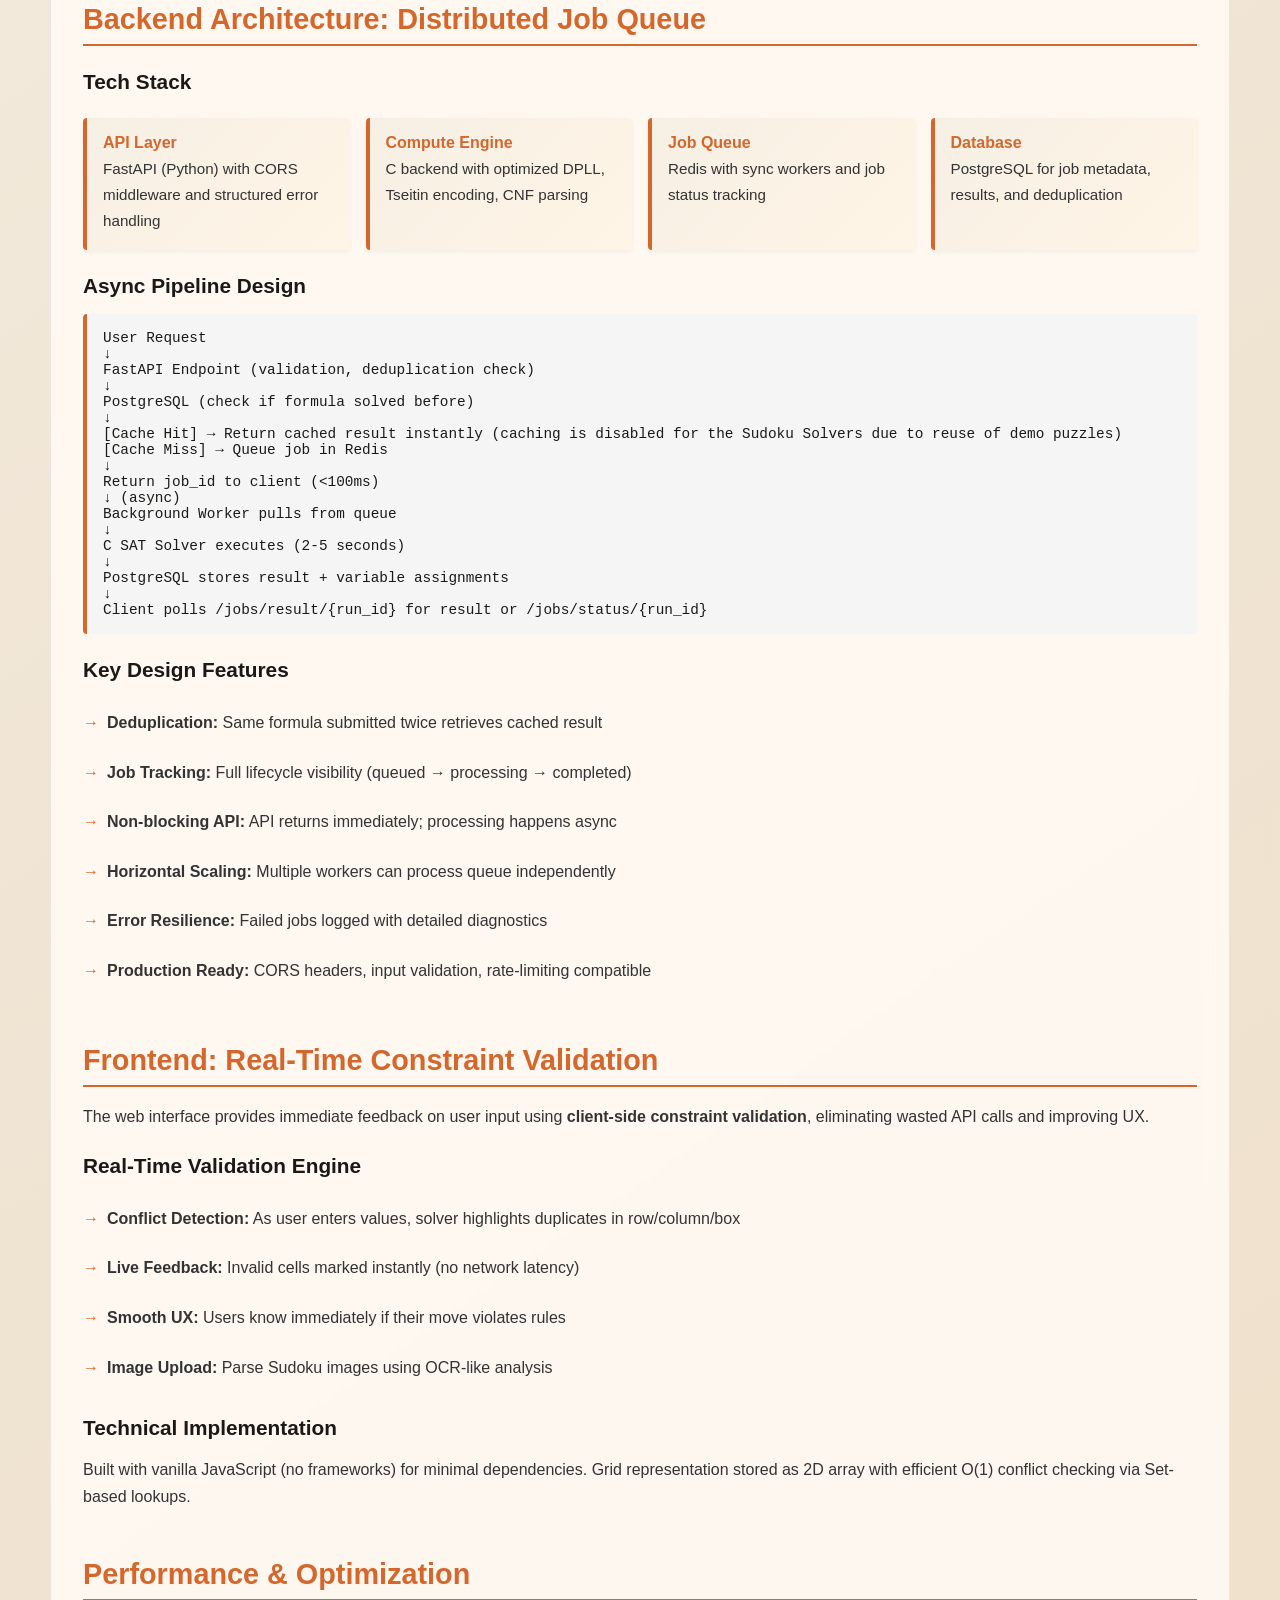
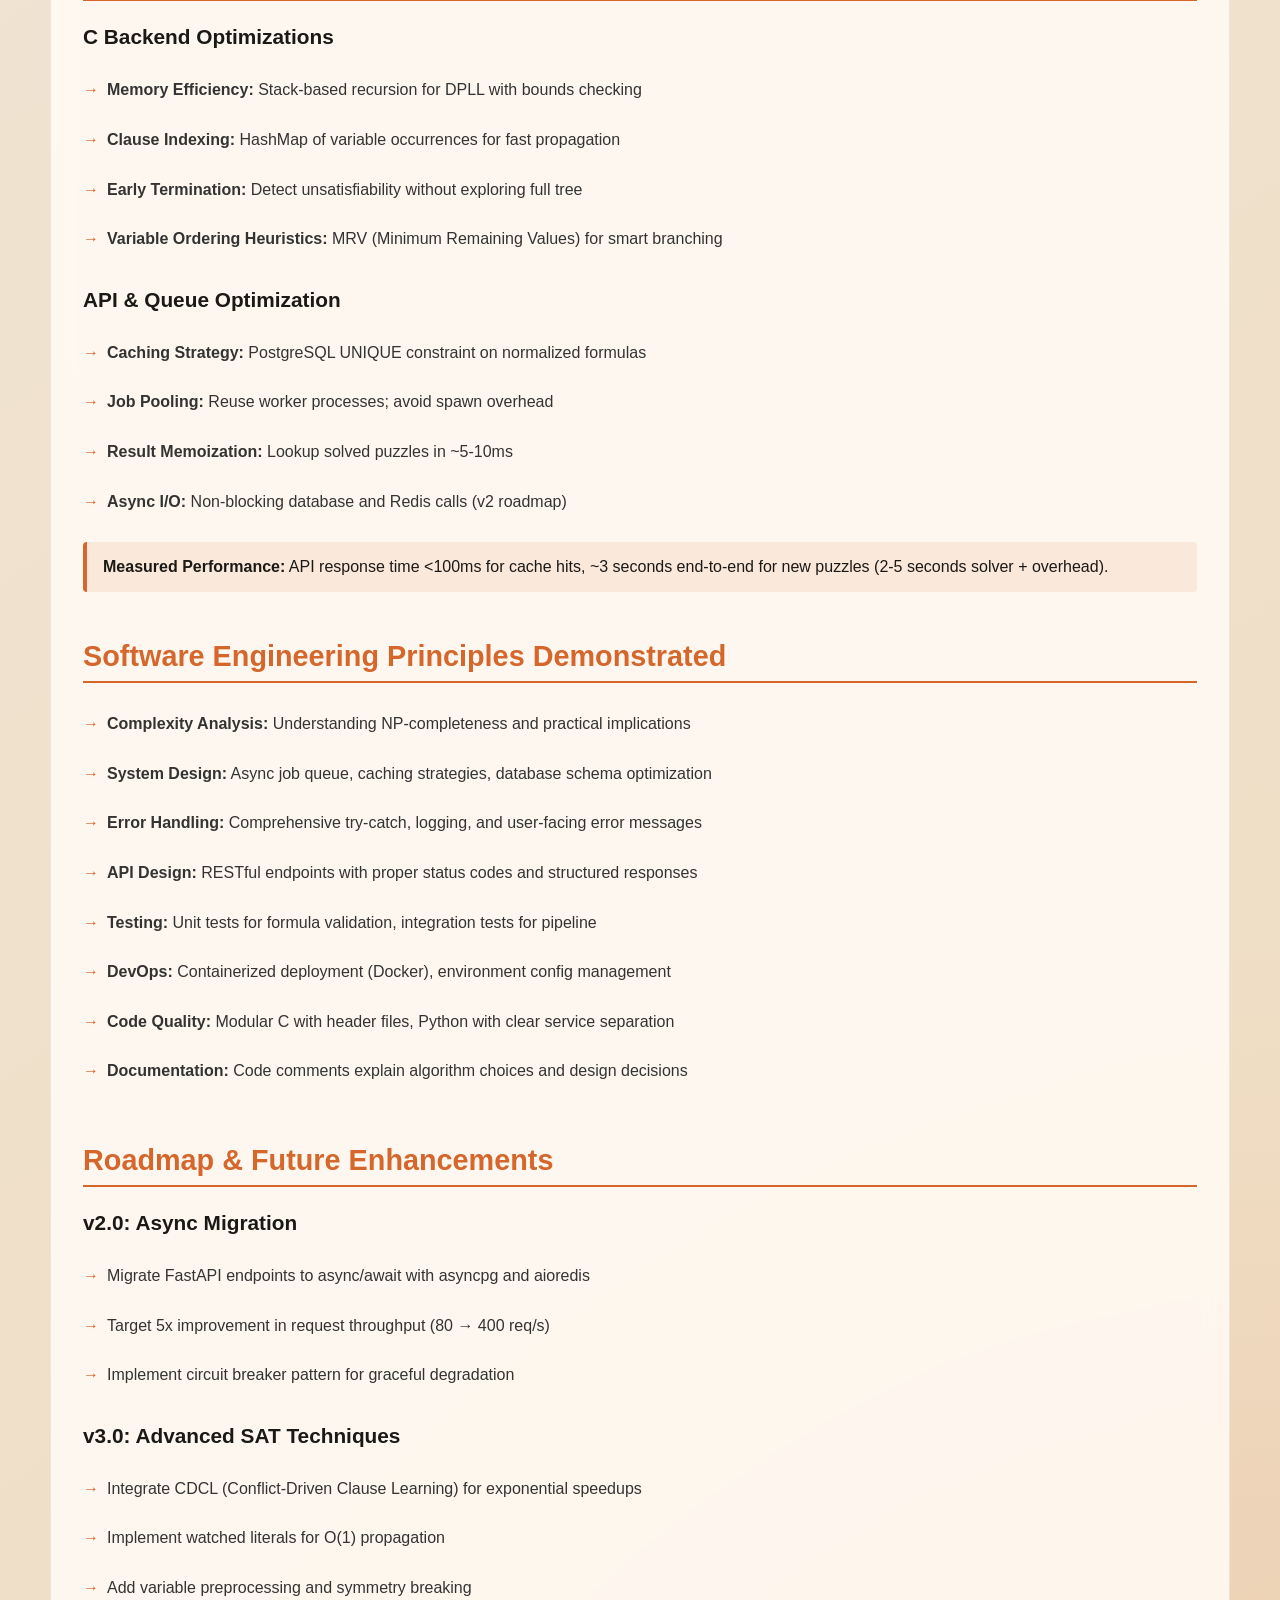
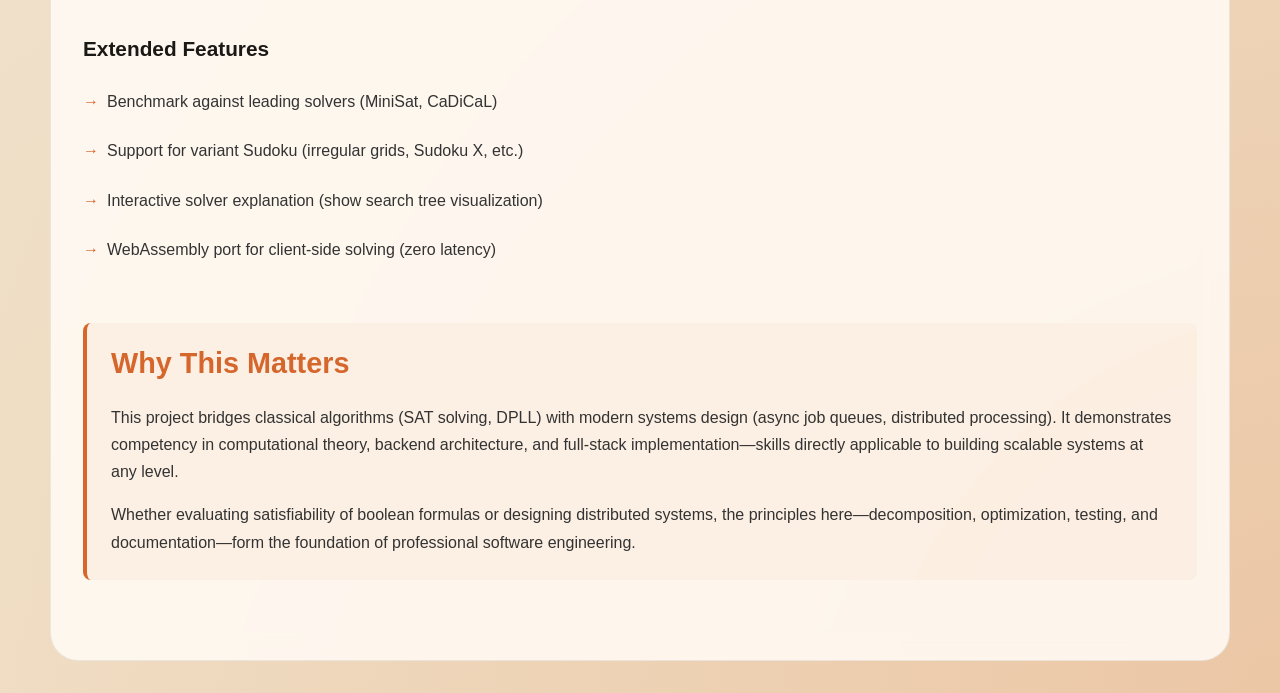
==== commit 36acded3: "Sudoku Frontend Updates" ====
--- a/sudoku_frontend/about.html
+++ b/sudoku_frontend/about.html
@@ -1,5 +1,6 @@
 <!DOCTYPE html>
 <html lang="en">
+
 <head>
     <meta charset="UTF-8">
     <meta name="viewport" content="width=device-width, initial-scale=1.0">
@@ -132,14 +133,17 @@
         document.body.classList.remove('page-flip-out');
     </script>
 </head>
+
 <body>
     <div class="page-shell">
         <header class="hero">
             <div class="hero-copy">
-                <button id="back-button" class="action-button primary" style="margin-bottom: 1rem;">← Back to Solver</button>
-                <h1>Behind The Solver</h1>
+                <button id="back-button" class="action-button primary" style="margin-bottom: 1rem;">← Back to
+                    Solver</button>
+                <h1>Behind The Scenes of the Sudoku Solver</h1>
                 <p class="hero-text">
-                    A production-grade architecture combining boolean satisfiability algorithms with real-time constraint validation and async job queue processing.
+                    A production-grade architecture combining boolean satisfiability algorithms with real-time
+                    constraint validation and async job queue processing.
                 </p>
             </div>
         </header>
@@ -153,213 +157,249 @@
                 </div>
                 <!-- Project Overview -->
                 <div class="about-section">
-                        <h2>Sudoku SAT Solver: Full-Stack Architecture</h2>
-                        <p>
-                            This project demonstrates a modern full-stack implementation of a Sudoku solver using <strong>SAT (Boolean Satisfiability)</strong> algorithms. Rather than using traditional constraint propagation, we encode Sudoku puzzles as boolean formulas and leverage industrial-strength SAT solving techniques to determine solvability and compute solutions.
-                        </p>
-                        <p style="margin-top: 1.5rem; font-style: italic; color: #666;">
-                            <strong>Why SAT?</strong> SAT solving is NP-complete, making Sudoku solving a legitimate application of formal methods. This approach demonstrates understanding of computational complexity, algorithm design, and production system architecture.
-                        </p>
+                    <h2>Sudoku SAT Solver: Full-Stack Architecture</h2>
+                    <p>
+                        This project demonstrates a modern full-stack implementation of a Sudoku solver using
+                        <strong>SAT (Boolean Satisfiability)</strong> algorithms. Sudoku puzzles are encoded as boolean
+                        formulas and leverage
+                        SAT solving techniques to determine solvability and compute solutions.
+                    </p>
+                    <p style="margin-top: 1.5rem; font-style: italic; color: #666;">
+                        <strong>Why SAT?</strong> SAT solving is NP-complete, making Sudoku solving a legitimate
+                        application of formal methods. This approach demonstrates understanding of computational
+                        complexity, algorithm design, and production system architecture.
+                    </p>
+                </div>
+
+                <!-- Core Algorithm: DPLL -->
+                <div class="about-section">
+                    <h2>Core Algorithm: DPLL</h2>
+                    <h3>Davis-Putnam-Logemann-Loveland Algorithm</h3>
+                    <p>
+                        The solver implements the DPLL algorithm, a foundational SAT solving technique that combines:
+                    </p>
+                    <ul class="feature-list">
+                        <li><strong>Unit Propagation:</strong> Eliminate variables forced to a single truth value</li>
+                        <li><strong>Pure Literal Elimination:</strong> Remove variables appearing with only one polarity
+                        </li>
+                        <li><strong>Backtracking Search:</strong> Recursively try assignments, backtrack on conflicts
+                        </li>
+                        <li><strong>Conflict Detection:</strong> Prune impossible branches early</li>
+                    </ul>
+
+                    <div class="algorithm-highlight">
+                        <strong>Performance Characteristic:</strong> While SAT is NP-complete in general,
+                        well-engineered DPLL solvers with heuristics achieve <strong>~2-5 seconds per puzzle</strong>
+                        even for complex instances. Modern heuristics like Minimum Remaining Values (MRV) and
+                        Conflict-Driven Clause Learning (CDCL) further optimize search.
                     </div>
-
-                    <!-- Core Algorithm: DPLL -->
-                    <div class="about-section">
-                        <h2>Core Algorithm: DPLL</h2>
-                        <h3>Davis-Putnam-Logemann-Loveland Algorithm</h3>
-                        <p>
-                            The solver implements the DPLL algorithm, a foundational SAT solving technique that combines:
-                        </p>
-                        <ul class="feature-list">
-                            <li><strong>Unit Propagation:</strong> Eliminate variables forced to a single truth value</li>
-                            <li><strong>Pure Literal Elimination:</strong> Remove variables appearing with only one polarity</li>
-                            <li><strong>Backtracking Search:</strong> Recursively try assignments, backtrack on conflicts</li>
-                            <li><strong>Conflict Detection:</strong> Prune impossible branches early</li>
-                        </ul>
-
-                        <div class="algorithm-highlight">
-                            <strong>Performance Characteristic:</strong> While SAT is NP-complete in general, well-engineered DPLL solvers with heuristics achieve <strong>~2-5 seconds per puzzle</strong> even for complex instances. Modern heuristics like Minimum Remaining Values (MRV) and Conflict-Driven Clause Learning (CDCL) further optimize search.
+                </div>
+
+                <!-- Tseitin Encoding -->
+                <div class="about-section">
+                    <h2>Boolean Formula Encoding: Tseitin Transform</h2>
+                    <p>
+                        Sudoku constraints are not naturally expressed as SAT problems. We use <strong>Tseitin
+                            encoding</strong> to convert higher-order logical constraints into Conjunctive Normal Form
+                        (CNF), the canonical input format for SAT solvers.
+                    </p>
+
+                    <h3>Encoding Process</h3>
+                    <ol style="padding-left: 1.5rem; color: #333; line-height: 1.8;">
+                        <li><strong>Variable Creation:</strong> Create 729 boolean variables (9×9 grid × 9 possible
+                            values)</li>
+                        <li><strong>Constraint Generation:</strong> Encode Sudoku rules as CNF clauses:
+                            <div class="code-block">
+                                - Row uniqueness: ∀ row, at most one value per cell<br />
+                                - Column uniqueness: ∀ column, at most one value per cell<br />
+                                - Box uniqueness: ∀ 3×3 box, at most one value per cell
+                            </div>
+                        </li>
+                        <li><strong>Pre-filled Cells:</strong> Add unit clauses for given clues</li>
+                        <li><strong>SAT Formula:</strong> Conjunction of all clauses (AND of all constraints)</li>
+                    </ol>
+
+                    <p style="margin-top: 1.5rem;">
+                        Result: <strong>~350-400 clauses</strong> depending on puzzle, solved via DPLL without
+                        backtracking for valid puzzles.
+                    </p>
+                </div>
+
+                <!-- Backend Architecture -->
+                <div class="about-section">
+                    <h2>Backend Architecture: Distributed Job Queue</h2>
+                    <h3>Tech Stack</h3>
+                    <div class="tech-grid">
+                        <div class="tech-card">
+                            <strong>API Layer</strong>
+                            <p>FastAPI (Python) with CORS middleware and structured error handling</p>
+                        </div>
+                        <div class="tech-card">
+                            <strong>Compute Engine</strong>
+                            <p>C backend with optimized DPLL, Tseitin encoding, CNF parsing</p>
+                        </div>
+                        <div class="tech-card">
+                            <strong>Job Queue</strong>
+                            <p>Redis with sync workers and job status tracking</p>
+                        </div>
+                        <div class="tech-card">
+                            <strong>Database</strong>
+                            <p>PostgreSQL for job metadata, results, and deduplication</p>
                         </div>
                     </div>
 
-                    <!-- Tseitin Encoding -->
-                    <div class="about-section">
-                        <h2>Boolean Formula Encoding: Tseitin Transform</h2>
-                        <p>
-                            Sudoku constraints are not naturally expressed as SAT problems. We use <strong>Tseitin encoding</strong> to convert higher-order logical constraints into Conjunctive Normal Form (CNF), the canonical input format for SAT solvers.
-                        </p>
-
-                        <h3>Encoding Process</h3>
-                        <ol style="padding-left: 1.5rem; color: #333; line-height: 1.8;">
-                            <li><strong>Variable Creation:</strong> Create 729 boolean variables (9×9 grid × 9 possible values)</li>
-                            <li><strong>Constraint Generation:</strong> Encode Sudoku rules as CNF clauses:
-                                <div class="code-block">
-                                    - Row uniqueness: ∀ row, at most one value per cell<br/>
-                                    - Column uniqueness: ∀ column, at most one value per cell<br/>
-                                    - Box uniqueness: ∀ 3×3 box, at most one value per cell
-                                </div>
-                            </li>
-                            <li><strong>Pre-filled Cells:</strong> Add unit clauses for given clues</li>
-                            <li><strong>SAT Formula:</strong> Conjunction of all clauses (AND of all constraints)</li>
-                        </ol>
-
-                        <p style="margin-top: 1.5rem;">
-                            Result: <strong>~350-400 clauses</strong> depending on puzzle, solved via DPLL without backtracking for valid puzzles.
-                        </p>
+                    <h3>Async Pipeline Design</h3>
+                    <div class="code-block">
+                        User Request<br />
+                        ↓<br />
+                        FastAPI Endpoint (validation, deduplication check)<br />
+                        ↓<br />
+                        PostgreSQL (check if formula solved before)<br />
+                        ↓<br />
+                        [Cache Hit] → Return cached result instantly (caching is disabled for the Sudoku Solvers due to
+                        reuse of demo puzzles)<br />
+                        [Cache Miss] → Queue job in Redis<br />
+                        ↓<br />
+                        Return job_id to client (&lt;100ms)<br />
+                        ↓ (async)<br />
+                        Background Worker pulls from queue<br />
+                        ↓<br />
+                        C SAT Solver executes (2-5 seconds)<br />
+                        ↓<br />
+                        PostgreSQL stores result + variable assignments<br />
+                        ↓<br />
+                        Client polls /jobs/result/{run_id} for result or /jobs/status/{run_id}
                     </div>
 
-                    <!-- Backend Architecture -->
-                    <div class="about-section">
-                        <h2>Backend Architecture: Distributed Job Queue</h2>
-                        <h3>Tech Stack</h3>
-                        <div class="tech-grid">
-                            <div class="tech-card">
-                                <strong>API Layer</strong>
-                                <p>FastAPI (Python) with CORS middleware and structured error handling</p>
-                            </div>
-                            <div class="tech-card">
-                                <strong>Compute Engine</strong>
-                                <p>C backend with optimized DPLL, Tseitin encoding, CNF parsing</p>
-                            </div>
-                            <div class="tech-card">
-                                <strong>Job Queue</strong>
-                                <p>Redis with sync workers and job status tracking</p>
-                            </div>
-                            <div class="tech-card">
-                                <strong>Database</strong>
-                                <p>PostgreSQL for job metadata, results, and deduplication</p>
-                            </div>
-                        </div>
-
-                        <h3>Async Pipeline Design</h3>
-                        <div class="code-block">
-                            User Request<br/>
-                                ↓<br/>
-                            FastAPI Endpoint (validation, deduplication check)<br/>
-                                ↓<br/>
-                            PostgreSQL (check if formula solved before)<br/>
-                                ↓<br/>
-                            [Cache Hit] → Return cached result instantly<br/>
-                            [Cache Miss] → Queue job in Redis<br/>
-                                ↓<br/>
-                            Return job_id to client (&lt;100ms)<br/>
-                                ↓ (async)<br/>
-                            Background Worker pulls from queue<br/>
-                                ↓<br/>
-                            C SAT Solver executes (2-5 seconds)<br/>
-                                ↓<br/>
-                            PostgreSQL stores result + variable assignments<br/>
-                                ↓<br/>
-                            Client polls /jobs/{id} for result
-                        </div>
-
-                        <h3>Key Design Features</h3>
-                        <ul class="feature-list">
-                            <li><strong>Deduplication:</strong> Same formula submitted twice retrieves cached result</li>
-                            <li><strong>Job Tracking:</strong> Full lifecycle visibility (queued → processing → completed)</li>
-                            <li><strong>Non-blocking API:</strong> API returns immediately; processing happens async</li>
-                            <li><strong>Horizontal Scaling:</strong> Multiple workers can process queue independently</li>
-                            <li><strong>Error Resilience:</strong> Failed jobs logged with detailed diagnostics</li>
-                            <li><strong>Production Ready:</strong> CORS headers, input validation, rate-limiting compatible</li>
-                        </ul>
+                    <h3>Key Design Features</h3>
+                    <ul class="feature-list">
+                        <li><strong>Deduplication:</strong> Same formula submitted twice retrieves cached result</li>
+                        <li><strong>Job Tracking:</strong> Full lifecycle visibility (queued → processing → completed)
+                        </li>
+                        <li><strong>Non-blocking API:</strong> API returns immediately; processing happens async</li>
+                        <li><strong>Horizontal Scaling:</strong> Multiple workers can process queue independently</li>
+                        <li><strong>Error Resilience:</strong> Failed jobs logged with detailed diagnostics</li>
+                        <li><strong>Production Ready:</strong> CORS headers, input validation, rate-limiting compatible
+                        </li>
+                    </ul>
+                </div>
+
+                <!-- Frontend Implementation -->
+                <div class="about-section">
+                    <h2>Frontend: Real-Time Constraint Validation</h2>
+                    <p>
+                        The web interface provides immediate feedback on user input using <strong>client-side constraint
+                            validation</strong>, eliminating wasted API calls and improving UX.
+                    </p>
+
+                    <h3>Real-Time Validation Engine</h3>
+                    <ul class="feature-list">
+                        <li><strong>Conflict Detection:</strong> As user enters values, solver highlights duplicates in
+                            row/column/box</li>
+                        <li><strong>Live Feedback:</strong> Invalid cells marked instantly (no network latency)</li>
+                        <li><strong>Smooth UX:</strong> Users know immediately if their move violates rules</li>
+                        <li><strong>Image Upload:</strong> Parse Sudoku images using OCR-like analysis</li>
+                    </ul>
+
+                    <h3>Technical Implementation</h3>
+                    <p>
+                        Built with vanilla JavaScript (no frameworks) for minimal dependencies. Grid representation
+                        stored as 2D array with efficient O(1) conflict checking via Set-based lookups.
+                    </p>
+                </div>
+
+                <!-- Performance & Optimization -->
+                <div class="about-section">
+                    <h2>Performance & Optimization</h2>
+
+                    <h3>C Backend Optimizations</h3>
+                    <ul class="feature-list">
+                        <li><strong>Memory Efficiency:</strong> Stack-based recursion for DPLL with bounds checking</li>
+                        <li><strong>Clause Indexing:</strong> HashMap of variable occurrences for fast propagation</li>
+                        <li><strong>Early Termination:</strong> Detect unsatisfiability without exploring full tree</li>
+                        <li><strong>Variable Ordering Heuristics:</strong> MRV (Minimum Remaining Values) for smart
+                            branching</li>
+                    </ul>
+
+                    <h3>API & Queue Optimization</h3>
+                    <ul class="feature-list">
+                        <li><strong>Caching Strategy:</strong> PostgreSQL UNIQUE constraint on normalized formulas</li>
+                        <li><strong>Job Pooling:</strong> Reuse worker processes; avoid spawn overhead</li>
+                        <li><strong>Result Memoization:</strong> Lookup solved puzzles in ~5-10ms</li>
+                        <li><strong>Async I/O:</strong> Non-blocking database and Redis calls (v2 roadmap)</li>
+                    </ul>
+
+                    <div class="algorithm-highlight">
+                        <strong>Measured Performance:</strong> API response time &lt;100ms for cache hits, ~3 seconds
+                        end-to-end for new puzzles (2-5 seconds solver + overhead).
                     </div>
-
-                    <!-- Frontend Implementation -->
-                    <div class="about-section">
-                        <h2>Frontend: Real-Time Constraint Validation</h2>
-                        <p>
-                            The web interface provides immediate feedback on user input using <strong>client-side constraint validation</strong>, eliminating wasted API calls and improving UX.
-                        </p>
-
-                        <h3>Real-Time Validation Engine</h3>
-                        <ul class="feature-list">
-                            <li><strong>Conflict Detection:</strong> As user enters values, solver highlights duplicates in row/column/box</li>
-                            <li><strong>Live Feedback:</strong> Invalid cells marked instantly (no network latency)</li>
-                            <li><strong>Smooth UX:</strong> Users know immediately if their move violates rules</li>
-                            <li><strong>Image Upload:</strong> Parse Sudoku images using OCR-like analysis</li>
-                        </ul>
-
-                        <h3>Technical Implementation</h3>
-                        <p>
-                            Built with vanilla JavaScript (no frameworks) for minimal dependencies. Grid representation stored as 2D array with efficient O(1) conflict checking via Set-based lookups.
-                        </p>
-                    </div>
-
-                    <!-- Performance & Optimization -->
-                    <div class="about-section">
-                        <h2>Performance & Optimization</h2>
-
-                        <h3>C Backend Optimizations</h3>
-                        <ul class="feature-list">
-                            <li><strong>Memory Efficiency:</strong> Stack-based recursion for DPLL with bounds checking</li>
-                            <li><strong>Clause Indexing:</strong> HashMap of variable occurrences for fast propagation</li>
-                            <li><strong>Early Termination:</strong> Detect unsatisfiability without exploring full tree</li>
-                            <li><strong>Variable Ordering Heuristics:</strong> MRV (Minimum Remaining Values) for smart branching</li>
-                        </ul>
-
-                        <h3>API & Queue Optimization</h3>
-                        <ul class="feature-list">
-                            <li><strong>Caching Strategy:</strong> PostgreSQL UNIQUE constraint on normalized formulas</li>
-                            <li><strong>Job Pooling:</strong> Reuse worker processes; avoid spawn overhead</li>
-                            <li><strong>Result Memoization:</strong> Lookup solved puzzles in ~5-10ms</li>
-                            <li><strong>Async I/O:</strong> Non-blocking database and Redis calls (v2 roadmap)</li>
-                        </ul>
-
-                        <div class="algorithm-highlight">
-                            <strong>Measured Performance:</strong> API response time &lt;100ms for cache hits, ~3 seconds end-to-end for new puzzles (2-5 seconds solver + overhead).
-                        </div>
-                    </div>
-
-                    <!-- Engineering Lessons -->
-                    <div class="about-section">
-                        <h2>Software Engineering Principles Demonstrated</h2>
-                        <ul class="feature-list">
-                            <li><strong>Complexity Analysis:</strong> Understanding NP-completeness and practical implications</li>
-                            <li><strong>System Design:</strong> Async job queue, caching strategies, database schema optimization</li>
-                            <li><strong>Error Handling:</strong> Comprehensive try-catch, logging, and user-facing error messages</li>
-                            <li><strong>API Design:</strong> RESTful endpoints with proper status codes and structured responses</li>
-                            <li><strong>Testing:</strong> Unit tests for formula validation, integration tests for pipeline</li>
-                            <li><strong>DevOps:</strong> Containerized deployment (Docker), environment config management</li>
-                            <li><strong>Code Quality:</strong> Modular C with header files, Python with clear service separation</li>
-                            <li><strong>Documentation:</strong> Code comments explain algorithm choices and design decisions</li>
-                        </ul>
-                    </div>
-
-                    <!-- What's Next -->
-                    <div class="about-section">
-                        <h2>Roadmap & Future Enhancements</h2>
-                        <h3>v2.0: Async Migration</h3>
-                        <ul class="feature-list">
-                            <li>Migrate FastAPI endpoints to async/await with asyncpg and aioredis</li>
-                            <li>Target 5x improvement in request throughput (80 → 400 req/s)</li>
-                            <li>Implement circuit breaker pattern for graceful degradation</li>
-                        </ul>
-
-                        <h3>v3.0: Advanced SAT Techniques</h3>
-                        <ul class="feature-list">
-                            <li>Integrate CDCL (Conflict-Driven Clause Learning) for exponential speedups</li>
-                            <li>Implement watched literals for O(1) propagation</li>
-                            <li>Add variable preprocessing and symmetry breaking</li>
-                        </ul>
-
-                        <h3>Extended Features</h3>
-                        <ul class="feature-list">
-                            <li>Benchmark against leading solvers (MiniSat, CaDiCaL)</li>
-                            <li>Support for variant Sudoku (irregular grids, Sudoku X, etc.)</li>
-                            <li>Interactive solver explanation (show search tree visualization)</li>
-                            <li>WebAssembly port for client-side solving (zero latency)</li>
-                        </ul>
-                    </div>
-
-                    <!-- Conclusion -->
-                    <div class="about-section" style="background: rgba(213, 102, 44, 0.05); padding: 1.5rem; border-radius: 8px; border-left: 4px solid var(--brand);">
-                        <h2 style="border: none; margin-top: 0;">Why This Matters</h2>
-                        <p>
-                            This project bridges classical algorithms (SAT solving, DPLL) with modern systems design (async job queues, distributed processing). It demonstrates competency in computational theory, backend architecture, and full-stack implementation—skills directly applicable to building scalable systems at any level.
-                        </p>
-                        <p style="margin: 0;">
-                            Whether evaluating satisfiability of boolean formulas or designing distributed systems, the principles here—decomposition, optimization, testing, and documentation—form the foundation of professional software engineering.
-                        </p>
-                    </div>
+                </div>
+
+                <!-- Engineering Lessons -->
+                <div class="about-section">
+                    <h2>Software Engineering Principles Demonstrated</h2>
+                    <ul class="feature-list">
+                        <li><strong>Complexity Analysis:</strong> Understanding NP-completeness and practical
+                            implications</li>
+                        <li><strong>System Design:</strong> Async job queue, caching strategies, database schema
+                            optimization</li>
+                        <li><strong>Error Handling:</strong> Comprehensive try-catch, logging, and user-facing error
+                            messages</li>
+                        <li><strong>API Design:</strong> RESTful endpoints with proper status codes and structured
+                            responses</li>
+                        <li><strong>Testing:</strong> Unit tests for formula validation, integration tests for pipeline
+                        </li>
+                        <li><strong>DevOps:</strong> Containerized deployment (Docker), environment config management
+                        </li>
+                        <li><strong>Code Quality:</strong> Modular C with header files, Python with clear service
+                            separation</li>
+                        <li><strong>Documentation:</strong> Code comments explain algorithm choices and design decisions
+                        </li>
+                    </ul>
+                </div>
+
+                <!-- What's Next -->
+                <div class="about-section">
+                    <h2>Roadmap & Future Enhancements</h2>
+                    <h3>v2.0: Async Migration</h3>
+                    <ul class="feature-list">
+                        <li>Migrate FastAPI endpoints to async/await with asyncpg and aioredis</li>
+                        <li>Target 5x improvement in request throughput (80 → 400 req/s)</li>
+                        <li>Implement circuit breaker pattern for graceful degradation</li>
+                    </ul>
+
+                    <h3>v3.0: Advanced SAT Techniques</h3>
+                    <ul class="feature-list">
+                        <li>Integrate CDCL (Conflict-Driven Clause Learning) for exponential speedups</li>
+                        <li>Implement watched literals for O(1) propagation</li>
+                        <li>Add variable preprocessing and symmetry breaking</li>
+                    </ul>
+
+                    <h3>Extended Features</h3>
+                    <ul class="feature-list">
+                        <li>Benchmark against leading solvers (MiniSat, CaDiCaL)</li>
+                        <li>Support for variant Sudoku (irregular grids, Sudoku X, etc.)</li>
+                        <li>Interactive solver explanation (show search tree visualization)</li>
+                        <li>WebAssembly port for client-side solving (zero latency)</li>
+                    </ul>
+                </div>
+
+                <!-- Conclusion -->
+                <div class="about-section"
+                    style="background: rgba(213, 102, 44, 0.05); padding: 1.5rem; border-radius: 8px; border-left: 4px solid var(--brand);">
+                    <h2 style="border: none; margin-top: 0;">Why This Matters</h2>
+                    <p>
+                        This project bridges classical algorithms (SAT solving, DPLL) with modern systems design (async
+                        job queues, distributed processing). It demonstrates competency in computational theory, backend
+                        architecture, and full-stack implementation—skills directly applicable to building scalable
+                        systems at any level.
+                    </p>
+                    <p style="margin: 0;">
+                        Whether evaluating satisfiability of boolean formulas or designing distributed systems, the
+                        principles here—decomposition, optimization, testing, and documentation—form the foundation of
+                        professional software engineering.
+                    </p>
+                </div>
             </section>
         </main>
     </div>
@@ -373,4 +413,5 @@
         });
     </script>
 </body>
-</html>
+
+</html>
